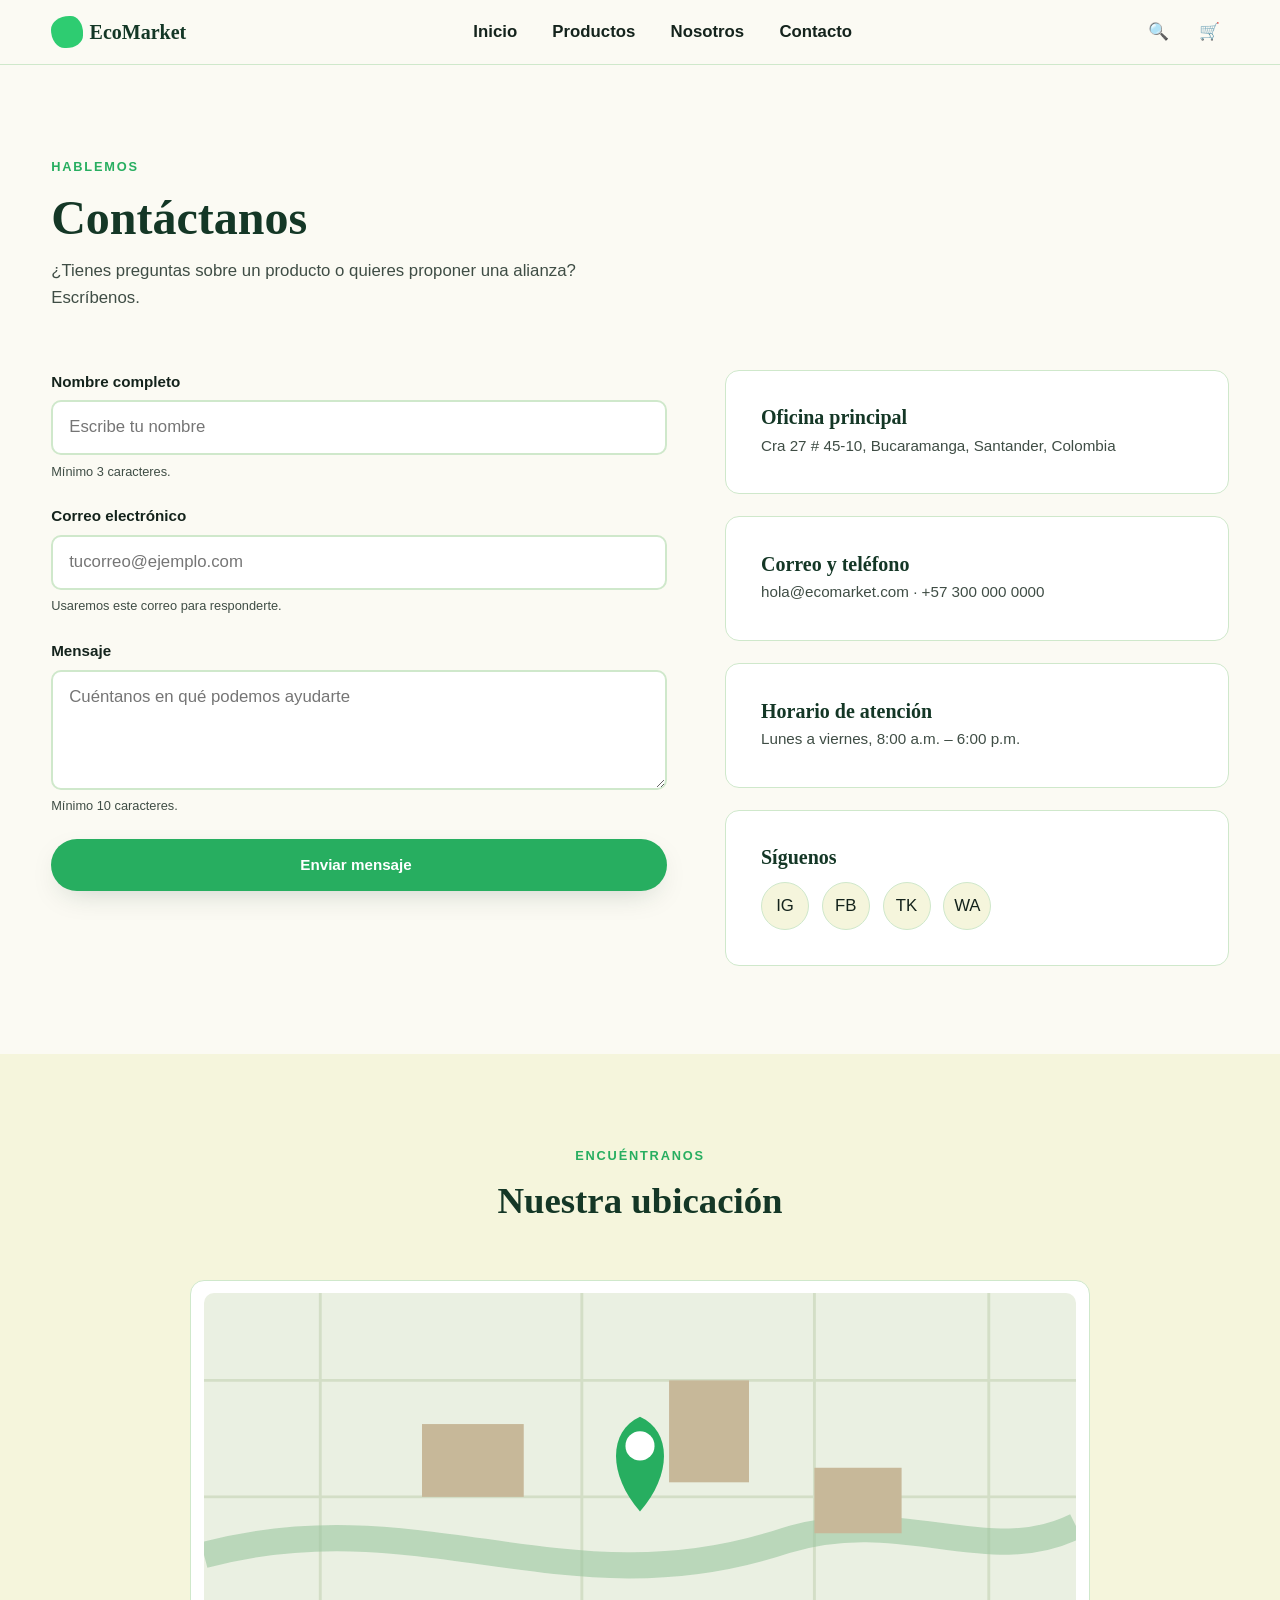
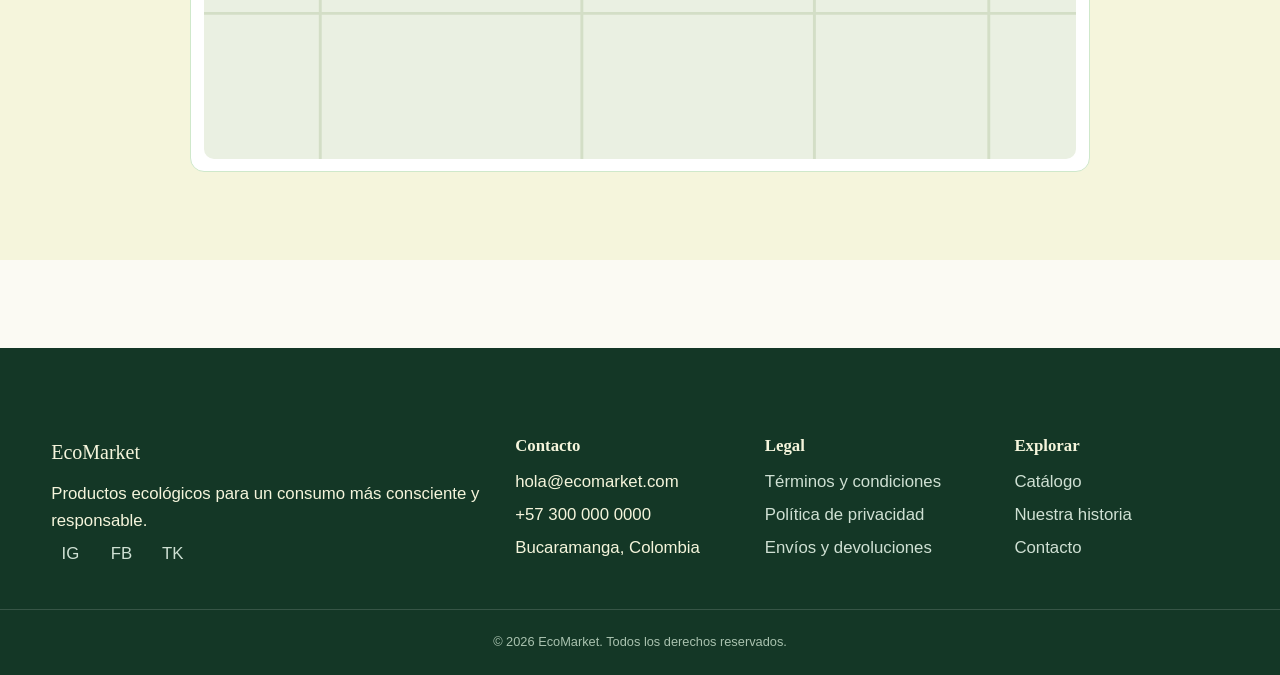
==== views/contacto.html @ a9b88c9e "feat: maquetar formulario de contacto con validacion CSS" ====
<!DOCTYPE html>
<html lang="es">
<head>
  <meta charset="UTF-8">
  <meta name="viewport" content="width=device-width, initial-scale=1.0">
  <title>Contacto — EcoMarket</title>
  <meta name="description" content="Comunícate con EcoMarket: formulario de contacto, ubicación y redes sociales.">
  <link rel="icon" href="../img/icons/icon-leaf.svg" type="image/svg+xml">
  <link rel="stylesheet" href="../css/main.css">
  <link rel="stylesheet" href="../css/layout.css">
  <link rel="stylesheet" href="../css/components.css">
  <link rel="stylesheet" href="../css/animations.css">
</head>
<body>
  <a href="#main" class="skip-link">Saltar al contenido</a>

  <header class="header">
    <div class="container header__bar">
      <a href="../index.html" class="header__logo">
        <span class="header__logo-mark" aria-hidden="true"></span>
        EcoMarket
      </a>

      <input type="checkbox" id="nav-toggle" class="nav-toggle-input">
      <label for="nav-toggle" class="nav-toggle-label" aria-label="Abrir menú">
        <span></span><span></span><span></span>
      </label>

      <nav class="nav" aria-label="Navegación principal">
        <ul class="nav__list">
          <li><a href="../index.html" class="nav__link">Inicio</a></li>
          <li><a href="productos.html" class="nav__link">Productos</a></li>
          <li><a href="sobre-nosotros.html" class="nav__link">Nosotros</a></li>
          <li><a href="contacto.html" class="nav__link">Contacto</a></li>
        </ul>
      </nav>

      <div class="header__actions">
        <a href="productos.html" class="icon-btn" aria-label="Buscar productos">🔍</a>
        <a href="#carrito" class="icon-btn" aria-label="Ver carrito">🛒</a>
      </div>
    </div>
  </header>

  <main id="main">
    <section class="section container">
      <div class="section-heading">
        <span class="eyebrow">Hablemos</span>
        <h1>Contáctanos</h1>
        <p>¿Tienes preguntas sobre un producto o quieres proponer una alianza? Escríbenos.</p>
      </div>

      <div class="contact-layout">
        <form class="contact-form" novalidate>
          <div class="form-field">
            <label for="nombre">Nombre completo</label>
            <input type="text" id="nombre" name="nombre" placeholder="Escribe tu nombre" required minlength="3">
            <span class="form-hint">Mínimo 3 caracteres.</span>
          </div>

          <div class="form-field">
            <label for="email">Correo electrónico</label>
            <input type="email" id="email" name="email" placeholder="tucorreo@ejemplo.com" required>
            <span class="form-hint">Usaremos este correo para responderte.</span>
          </div>

          <div class="form-field">
            <label for="mensaje">Mensaje</label>
            <textarea id="mensaje" name="mensaje" placeholder="Cuéntanos en qué podemos ayudarte" required minlength="10"></textarea>
            <span class="form-hint">Mínimo 10 caracteres.</span>
          </div>

          <button type="submit" class="btn btn--primary btn--block">Enviar mensaje</button>
        </form>

        <div class="contact-info">
          <div class="info-card">
            <h4>Oficina principal</h4>
            <p>Cra 27 # 45-10, Bucaramanga, Santander, Colombia</p>
          </div>
          <div class="info-card">
            <h4>Correo y teléfono</h4>
            <p>hola@ecomarket.com · +57 300 000 0000</p>
          </div>
          <div class="info-card">
            <h4>Horario de atención</h4>
            <p>Lunes a viernes, 8:00 a.m. – 6:00 p.m.</p>
          </div>
          <div class="info-card">
            <h4>Síguenos</h4>
            <div class="social-row" style="margin-top: var(--space-2);">
              <a href="#" aria-label="Instagram">IG</a>
              <a href="#" aria-label="Facebook">FB</a>
              <a href="#" aria-label="TikTok">TK</a>
              <a href="#" aria-label="WhatsApp">WA</a>
            </div>
          </div>
        </div>
      </div>
    </section>

    <section class="section section--muted">
      <div class="container">
        <div class="section-heading text-center">
          <span class="eyebrow">Encuéntranos</span>
          <h2>Nuestra ubicación</h2>
        </div>
        <div class="info-card" style="padding: var(--space-2); max-width: 900px; margin-inline: auto;">
          <img src="../img/icons/map.svg" alt="Mapa estilizado con la ubicación de la oficina de EcoMarket" style="border-radius: 10px;">
        </div>
      </div>
    </section>
  </main>

  <footer class="footer">
    <div class="container footer__grid">
      <div class="footer__col">
        <p class="footer__brand">EcoMarket</p>
        <p>Productos ecológicos para un consumo más consciente y responsable.</p>
        <div class="footer__social">
          <a href="#" class="icon-btn" aria-label="Instagram">IG</a>
          <a href="#" class="icon-btn" aria-label="Facebook">FB</a>
          <a href="#" class="icon-btn" aria-label="TikTok">TK</a>
        </div>
      </div>
      <div class="footer__col">
        <h4>Contacto</h4>
        <ul>
          <li>hola@ecomarket.com</li>
          <li>+57 300 000 0000</li>
          <li>Bucaramanga, Colombia</li>
        </ul>
      </div>
      <div class="footer__col">
        <h4>Legal</h4>
        <ul>
          <li><a href="#">Términos y condiciones</a></li>
          <li><a href="#">Política de privacidad</a></li>
          <li><a href="#">Envíos y devoluciones</a></li>
        </ul>
      </div>
      <div class="footer__col">
        <h4>Explorar</h4>
        <ul>
          <li><a href="productos.html">Catálogo</a></li>
          <li><a href="sobre-nosotros.html">Nuestra historia</a></li>
          <li><a href="contacto.html">Contacto</a></li>
        </ul>
      </div>
    </div>
    <div class="footer__bottom">© 2026 EcoMarket. Todos los derechos reservados.</div>
  </footer>
</body>
</html>
---- css/main.css ----
/* =========================================================
   EcoMarket — main.css
   Reset · Variables (Design Tokens) · Tipografía base
   ========================================================= */

/* --- Design tokens ---------------------------------------------------- */
:root {
  /* Paleta — tonos naturales */
  --color-forest-900: #143726;
  --color-forest-800: #1f5a38;
  --color-green-700: #27ae60;
  --color-green-500: #2ecc71;
  --color-green-200: #cfe8cb;
  --color-sand-100: #f5f5dc;
  --color-sand-50: #fbfaf3;
  --color-clay-500: #e6c068;
  --color-ink-900: #14231c;
  --color-ink-600: #3f4d45;
  --color-white: #ffffff;
  --color-danger: #c0392b;
  --color-valid: #2ecc71;

  /* Tipografía */
  --font-display: Georgia, "Iowan Old Style", "Palatino Linotype", serif;
  --font-body: -apple-system, "Segoe UI", Roboto, Helvetica, Arial, sans-serif;

  --fs-100: 0.8rem;
  --fs-200: 0.95rem;
  --fs-300: 1.05rem;
  --fs-400: 1.25rem;
  --fs-500: 1.7rem;
  --fs-600: 2.3rem;
  --fs-700: 3rem;

  /* Espaciado */
  --space-1: 0.4rem;
  --space-2: 0.8rem;
  --space-3: 1.4rem;
  --space-4: 2.2rem;
  --space-5: 3.6rem;
  --space-6: 5.5rem;

  /* Forma */
  --radius-organic: 60% 40% 55% 45% / 45% 55% 40% 60%;
  --radius-card: 14px;
  --radius-pill: 999px;

  /* Sombra */
  --shadow-soft: 0 10px 30px -12px rgba(20, 55, 38, 0.25);
  --shadow-lift: 0 20px 40px -16px rgba(20, 55, 38, 0.35);

  /* Transición */
  --ease: cubic-bezier(0.22, 1, 0.36, 1);
}

/* --- Reset -------------------------------------------------------------- */
*,
*::before,
*::after {
  box-sizing: border-box;
}

* {
  margin: 0;
}

html {
  color-scheme: light;
  scroll-behavior: smooth;
}

body {
  font-family: var(--font-body);
  font-size: var(--fs-300);
  line-height: 1.6;
  color: var(--color-ink-900);
  background-color: var(--color-sand-50);
  -webkit-font-smoothing: antialiased;
}

img,
svg {
  display: block;
  max-width: 100%;
}

a {
  color: inherit;
  text-decoration: none;
}

ul,
ol {
  list-style: none;
  padding: 0;
}

button,
input,
textarea,
select {
  font: inherit;
  color: inherit;
}

button {
  cursor: pointer;
  background: none;
  border: none;
}

h1, h2, h3, h4 {
  font-family: var(--font-display);
  line-height: 1.15;
  color: var(--color-forest-900);
  font-weight: 700;
}

h1 { font-size: var(--fs-700); }
h2 { font-size: var(--fs-600); }
h3 { font-size: var(--fs-500); }
h4 { font-size: var(--fs-400); }

p { max-width: 65ch; }

/* --- Accesibilidad -------------------------------------------------- */
:focus-visible {
  outline: 3px solid var(--color-clay-500);
  outline-offset: 3px;
}

.visually-hidden {
  position: absolute;
  width: 1px;
  height: 1px;
  padding: 0;
  margin: -1px;
  overflow: hidden;
  clip: rect(0, 0, 0, 0);
  white-space: nowrap;
  border: 0;
}

.skip-link {
  position: absolute;
  left: -999px;
  top: 0;
  background: var(--color-forest-900);
  color: var(--color-white);
  padding: var(--space-2) var(--space-3);
  z-index: 999;
  border-radius: 0 0 8px 0;
}

.skip-link:focus {
  left: 0;
}

/* --- Utilidades comunes ---------------------------------------------- */
.container {
  width: min(1200px, 92%);
  margin-inline: auto;
}

.eyebrow {
  display: inline-block;
  font-size: var(--fs-100);
  letter-spacing: 0.14em;
  text-transform: uppercase;
  color: var(--color-green-700);
  font-weight: 700;
  margin-bottom: var(--space-2);
}

.section-heading {
  max-width: 46rem;
  margin-bottom: var(--space-5);
}

.section-heading p {
  color: var(--color-ink-600);
  margin-top: var(--space-2);
}

.text-center { text-align: center; margin-inline: auto; }

@media (prefers-reduced-motion: reduce) {
  html { scroll-behavior: auto; }
  *, *::before, *::after {
    animation-duration: 0.01ms !important;
    animation-iteration-count: 1 !important;
    transition-duration: 0.01ms !important;
  }
}
---- css/layout.css ----
/* =========================================================
   EcoMarket — layout.css
   Header · Footer · Grid systems · Sidebar
   Mobile-first (min-width breakpoints)
   ========================================================= */

/* --- Header ------------------------------------------------------------- */
.header {
  position: sticky;
  top: 0;
  z-index: 100;
  background: var(--color-sand-50);
  border-bottom: 1px solid var(--color-green-200);
}

.header__bar {
  display: flex;
  align-items: center;
  justify-content: space-between;
  padding-block: var(--space-2);
}

.header__logo {
  display: flex;
  align-items: center;
  gap: var(--space-1);
  font-family: var(--font-display);
  font-size: var(--fs-400);
  font-weight: 700;
  color: var(--color-forest-900);
}

.header__logo-mark {
  width: 2rem;
  height: 2rem;
  border-radius: var(--radius-organic);
  background: var(--color-green-500);
  flex-shrink: 0;
}

.header__actions {
  display: flex;
  align-items: center;
  gap: var(--space-2);
}

/* Menú móvil sin JS: checkbox hack ------------------------------------- */
.nav-toggle-input {
  position: absolute;
  opacity: 0;
  pointer-events: none;
}

.nav-toggle-label {
  display: flex;
  flex-direction: column;
  gap: 5px;
  width: 26px;
  cursor: pointer;
  padding: var(--space-1);
}

.nav-toggle-label span {
  display: block;
  height: 2px;
  background: var(--color-forest-900);
  border-radius: 2px;
  transition: transform 0.25s var(--ease), opacity 0.25s var(--ease);
}

.nav {
  position: fixed;
  inset: 0 0 0 30%;
  background: var(--color-forest-900);
  transform: translateX(100%);
  transition: transform 0.35s var(--ease);
  padding: var(--space-6) var(--space-4);
  overflow-y: auto;
}

.nav-toggle-input:checked ~ .nav {
  transform: translateX(0);
}

.nav-toggle-input:checked ~ .nav-toggle-label span:nth-child(1) {
  transform: translateY(7px) rotate(45deg);
}

.nav-toggle-input:checked ~ .nav-toggle-label span:nth-child(2) {
  opacity: 0;
}

.nav-toggle-input:checked ~ .nav-toggle-label span:nth-child(3) {
  transform: translateY(-7px) rotate(-45deg);
}

.nav__list {
  display: flex;
  flex-direction: column;
  gap: var(--space-3);
}

.nav__link {
  color: var(--color-sand-100);
  font-family: var(--font-display);
  font-size: var(--fs-500);
}

.nav__link:hover,
.nav__link:focus-visible {
  color: var(--color-green-500);
}

.icon-btn {
  width: 2.4rem;
  height: 2.4rem;
  display: grid;
  place-items: center;
  border-radius: 50%;
  transition: background 0.2s var(--ease);
}

.icon-btn:hover {
  background: var(--color-green-200);
}

@media (min-width: 900px) {
  .nav-toggle-label { display: none; }

  .nav {
    position: static;
    inset: auto;
    transform: none;
    background: transparent;
    padding: 0;
    overflow: visible;
  }

  .nav__list {
    flex-direction: row;
    gap: var(--space-4);
  }

  .nav__link {
    color: var(--color-ink-900);
    font-family: var(--font-body);
    font-size: var(--fs-300);
    font-weight: 600;
    position: relative;
  }

  .nav__link::after {
    content: "";
    position: absolute;
    left: 0;
    bottom: -6px;
    width: 0;
    height: 2px;
    background: var(--color-green-700);
    transition: width 0.25s var(--ease);
  }

  .nav__link:hover::after,
  .nav__link:focus-visible::after {
    width: 100%;
  }
}

/* --- Footer --------------------------------------------------------- */
.footer {
  background: var(--color-forest-900);
  color: var(--color-sand-100);
  margin-top: var(--space-6);
}

.footer__grid {
  display: grid;
  gap: var(--space-4);
  padding-block: var(--space-6) var(--space-4);
  grid-template-columns: 1fr;
}

.footer__brand {
  font-family: var(--font-display);
  font-size: var(--fs-400);
  margin-bottom: var(--space-2);
}

.footer__col h4 {
  color: var(--color-sand-100);
  font-size: var(--fs-300);
  margin-bottom: var(--space-2);
}

.footer__col ul {
  display: flex;
  flex-direction: column;
  gap: var(--space-1);
}

.footer__col a {
  color: #cfe0d3;
  transition: color 0.2s var(--ease);
}

.footer__col a:hover { color: var(--color-green-500); }

.footer__social {
  display: flex;
  gap: var(--space-2);
}

.footer__bottom {
  border-top: 1px solid rgba(255,255,255,0.15);
  text-align: center;
  padding: var(--space-3) 0;
  font-size: var(--fs-100);
  color: #a9c2af;
}

@media (min-width: 700px) {
  .footer__grid { grid-template-columns: repeat(2, 1fr); }
}

@media (min-width: 1000px) {
  .footer__grid { grid-template-columns: 2fr 1fr 1fr 1fr; }
}

/* --- Hero (layout only, ver components.css para estilo visual) -------- */
.hero {
  position: relative;
  display: grid;
  gap: var(--space-4);
  padding-block: var(--space-5);
}

@media (min-width: 900px) {
  .hero {
    grid-template-columns: 1.1fr 0.9fr;
    align-items: center;
    padding-block: var(--space-6);
  }
}

/* --- Grid genérico de secciones -------------------------------------- */
.section {
  padding-block: var(--space-6);
}

.section--muted {
  background: var(--color-sand-100);
}

/* --- Grid de productos (Home: 6 / Catálogo: 20) ------------------------ */
.product-grid {
  display: grid;
  gap: var(--space-4);
  grid-template-columns: 1fr;
}

@media (min-width: 620px) {
  .product-grid { grid-template-columns: repeat(2, 1fr); }
}

@media (min-width: 1000px) {
  .product-grid--home { grid-template-columns: repeat(3, 1fr); }
  .product-grid--catalog { grid-template-columns: repeat(4, 1fr); }
}

/* --- Catálogo: layout con sidebar --------------------------------------- */
.catalog-layout {
  display: grid;
  gap: var(--space-4);
  grid-template-columns: 1fr;
  align-items: start;
}

@media (min-width: 900px) {
  .catalog-layout {
    grid-template-columns: 260px 1fr;
    gap: var(--space-5);
  }
}

.filters {
  background: var(--color-white);
  border: 1px solid var(--color-green-200);
  border-radius: var(--radius-card);
  padding: var(--space-4);
}

@media (min-width: 900px) {
  .filters {
    position: sticky;
    top: calc(var(--space-4) + 68px);
  }
}

/* --- Sobre Nosotros: historia en flexbox ------------------------------- */
.story {
  display: flex;
  flex-direction: column;
  gap: var(--space-4);
  align-items: center;
}

@media (min-width: 800px) {
  .story {
    flex-direction: row;
    gap: var(--space-6);
  }

  .story__media,
  .story__text {
    flex: 1 1 0;
  }

  .story--reverse {
    flex-direction: row-reverse;
  }
}

/* --- Principios ecológicos --------------------------------------------- */
.principles {
  display: grid;
  gap: var(--space-4);
  grid-template-columns: 1fr;
}

@media (min-width: 620px) {
  .principles { grid-template-columns: repeat(2, 1fr); }
}

@media (min-width: 1000px) {
  .principles { grid-template-columns: repeat(4, 1fr); }
}

/* --- Contacto: formulario + info -------------------------------------- */
.contact-layout {
  display: grid;
  gap: var(--space-5);
  grid-template-columns: 1fr;
}

@media (min-width: 900px) {
  .contact-layout {
    grid-template-columns: 1.1fr 0.9fr;
  }
}
---- css/components.css ----
/* =========================================================
   EcoMarket — components.css
   Botones · Tarjetas · Inputs · Filtros · Paginación · Carrusel
   ========================================================= */

/* --- Botones --------------------------------------------------------- */
.btn {
  display: inline-flex;
  align-items: center;
  gap: var(--space-1);
  padding: 0.85rem 1.6rem;
  border-radius: var(--radius-pill);
  font-weight: 700;
  font-size: var(--fs-200);
  transition: transform 0.2s var(--ease), box-shadow 0.2s var(--ease), background 0.2s var(--ease);
}

.btn--primary {
  background: var(--color-green-700);
  color: var(--color-white);
  box-shadow: var(--shadow-soft);
}

.btn--primary:hover,
.btn--primary:focus-visible {
  background: var(--color-forest-800);
  transform: translateY(-2px);
  box-shadow: var(--shadow-lift);
}

.btn--outline {
  border: 2px solid var(--color-forest-900);
  color: var(--color-forest-900);
}

.btn--outline:hover {
  background: var(--color-forest-900);
  color: var(--color-white);
}

.btn--small {
  padding: 0.55rem 1.1rem;
  font-size: var(--fs-100);
}

.btn--block { width: 100%; justify-content: center; }

/* --- Hero content ------------------------------------------------------ */
.hero__eyebrow { color: var(--color-green-700); }

.hero__title {
  font-size: clamp(2.2rem, 5vw, var(--fs-700));
  margin-bottom: var(--space-3);
}

.hero__title em {
  font-style: normal;
  color: var(--color-green-700);
}

.hero__lead {
  color: var(--color-ink-600);
  margin-bottom: var(--space-4);
  font-size: var(--fs-400);
}

.hero__media {
  border-radius: 32px;
  overflow: hidden;
  box-shadow: var(--shadow-lift);
}

.hero__media img { width: 100%; height: 100%; object-fit: cover; }

/* --- Tarjeta de producto (home & catálogo) ----------------------------- */
.card {
  background: var(--color-white);
  border: 1px solid var(--color-green-200);
  border-radius: var(--radius-card);
  overflow: hidden;
  display: flex;
  flex-direction: column;
  transition: transform 0.3s var(--ease), box-shadow 0.3s var(--ease);
}

.card:hover,
.card:focus-within {
  transform: translateY(-8px);
  box-shadow: var(--shadow-lift);
}

.card__media {
  aspect-ratio: 4 / 3;
  background: var(--color-sand-100);
  padding: var(--space-3);
}

.card__media img { width: 100%; height: 100%; object-fit: contain; }

.card__body {
  padding: var(--space-3);
  display: flex;
  flex-direction: column;
  gap: var(--space-1);
  flex: 1;
}

.card__title { font-size: var(--fs-400); }

.card__desc {
  color: var(--color-ink-600);
  font-size: var(--fs-200);
  flex: 1;
}

.card__price {
  font-weight: 700;
  color: var(--color-forest-900);
  font-size: var(--fs-400);
}

.card__footer {
  padding: 0 var(--space-3) var(--space-3);
  display: flex;
  align-items: center;
  justify-content: space-between;
  gap: var(--space-2);
}

/* Etiqueta de stock */
.badge {
  display: inline-block;
  padding: 0.25rem 0.7rem;
  border-radius: var(--radius-pill);
  font-size: var(--fs-100);
  font-weight: 700;
  width: fit-content;
}

.badge--stock {
  background: var(--color-green-200);
  color: var(--color-forest-800);
}

.badge--out {
  background: #f4d6d1;
  color: var(--color-danger);
}

/* Botón de favoritos — usa :active para feedback inmediato sin JS */
.fav-btn {
  width: 2.4rem;
  height: 2.4rem;
  border-radius: 50%;
  border: 2px solid var(--color-green-200);
  display: grid;
  place-items: center;
  color: var(--color-ink-600);
  transition: color 0.2s var(--ease), border-color 0.2s var(--ease), transform 0.15s var(--ease);
}

.fav-btn:hover { border-color: var(--color-green-700); color: var(--color-green-700); }

.fav-btn:active,
.fav-btn:target {
  color: #e0555f;
  border-color: #e0555f;
  transform: scale(1.15);
}

/* --- Buscador visual ---------------------------------------------------- */
.search-bar {
  display: flex;
  align-items: center;
  gap: var(--space-2);
  background: var(--color-white);
  border: 1px solid var(--color-green-200);
  border-radius: var(--radius-pill);
  padding: 0.7rem 1.2rem;
}

.search-bar input {
  border: none;
  outline: none;
  flex: 1;
  background: transparent;
}

/* --- Filtros (sidebar) -------------------------------------------------- */
.filters__title {
  font-size: var(--fs-300);
  margin-bottom: var(--space-2);
  text-transform: uppercase;
  letter-spacing: 0.08em;
  color: var(--color-forest-900);
}

.filters__group {
  padding-block: var(--space-3);
  border-bottom: 1px solid var(--color-green-200);
}

.filters__group:last-of-type { border-bottom: none; }

.filters__group h4 { margin-bottom: var(--space-2); font-size: var(--fs-300); }

.filters__option {
  display: flex;
  align-items: center;
  gap: var(--space-2);
  padding-block: 0.3rem;
  font-size: var(--fs-200);
  cursor: pointer;
}

.filters__option input[type="checkbox"],
.filters__option input[type="radio"] {
  accent-color: var(--color-green-700);
  width: 1.05rem;
  height: 1.05rem;
}

.range-visual {
  height: 6px;
  border-radius: var(--radius-pill);
  background: var(--color-green-200);
  position: relative;
  margin-top: var(--space-3);
}

.range-visual::before {
  content: "";
  position: absolute;
  inset: 0 40% 0 15%;
  background: var(--color-green-700);
  border-radius: var(--radius-pill);
}

.range-visual::after {
  content: "";
  position: absolute;
  top: 50%;
  left: 15%;
  width: 16px;
  height: 16px;
  background: var(--color-white);
  border: 3px solid var(--color-green-700);
  border-radius: 50%;
  transform: translate(-50%, -50%);
}

.range-labels {
  display: flex;
  justify-content: space-between;
  font-size: var(--fs-100);
  color: var(--color-ink-600);
  margin-top: var(--space-2);
}

/* --- Paginación --------------------------------------------------------- */
.pagination {
  display: flex;
  justify-content: center;
  align-items: center;
  gap: var(--space-1);
  margin-top: var(--space-5);
  flex-wrap: wrap;
}

.pagination a,
.pagination span {
  min-width: 2.6rem;
  height: 2.6rem;
  display: grid;
  place-items: center;
  border-radius: 50%;
  font-weight: 600;
  border: 1px solid var(--color-green-200);
  transition: background 0.2s var(--ease), color 0.2s var(--ease);
}

.pagination a:hover { background: var(--color-green-200); }

.pagination .is-current {
  background: var(--color-green-700);
  color: var(--color-white);
  border-color: var(--color-green-700);
}

.pagination .nav-arrow {
  border-radius: var(--radius-pill);
  padding-inline: var(--space-2);
  width: auto;
}

/* --- Principios ecológicos (iconos) ------------------------------------- */
.principle {
  text-align: center;
  padding: var(--space-4);
  border-radius: var(--radius-card);
  background: var(--color-white);
  border: 1px solid var(--color-green-200);
}

.principle__icon {
  width: 64px;
  height: 64px;
  margin-inline: auto var(--space-3);
  margin-bottom: var(--space-3);
}

.principle h3 { font-size: var(--fs-400); margin-bottom: var(--space-1); }
.principle p { color: var(--color-ink-600); font-size: var(--fs-200); margin-inline: auto; }

/* --- Historia (flexbox) -------------------------------------------------- */
.story__media {
  border-radius: var(--radius-organic);
  overflow: hidden;
}

.story__text .eyebrow { display: block; }
.story__text p { margin-top: var(--space-2); color: var(--color-ink-600); }

/* --- Carrusel de testimonios (100% CSS mediante scroll-snap) ------------ */
.carousel {
  display: flex;
  gap: var(--space-4);
  overflow-x: auto;
  scroll-snap-type: x mandatory;
  padding-block: var(--space-2) var(--space-4);
  scrollbar-color: var(--color-green-700) var(--color-green-200);
}

.testimonial {
  scroll-snap-align: start;
  flex: 0 0 min(340px, 85%);
  background: var(--color-white);
  border: 1px solid var(--color-green-200);
  border-radius: var(--radius-card);
  padding: var(--space-4);
  transition: transform 0.3s var(--ease), box-shadow 0.3s var(--ease);
}

.testimonial:hover {
  transform: translateY(-6px) scale(1.02);
  box-shadow: var(--shadow-lift);
}

.testimonial__head {
  display: flex;
  align-items: center;
  gap: var(--space-2);
  margin-bottom: var(--space-2);
}

.testimonial__avatar {
  width: 52px;
  height: 52px;
  border-radius: 50%;
  overflow: hidden;
  flex-shrink: 0;
}

.testimonial__name { font-weight: 700; }
.testimonial__role { font-size: var(--fs-100); color: var(--color-ink-600); }

.stars {
  color: var(--color-clay-500);
  letter-spacing: 0.15em;
  margin-bottom: var(--space-2);
}

.testimonial p:not(.testimonial__role) {
  color: var(--color-ink-600);
  font-size: var(--fs-200);
}

/* --- Formulario de contacto ----------------------------------------------- */
.form-field {
  display: flex;
  flex-direction: column;
  gap: 0.4rem;
  margin-bottom: var(--space-3);
}

.form-field label {
  font-weight: 700;
  font-size: var(--fs-200);
}

.form-field input,
.form-field textarea {
  border: 2px solid var(--color-green-200);
  border-radius: 10px;
  padding: 0.75rem 1rem;
  background: var(--color-white);
  transition: border-color 0.2s var(--ease), box-shadow 0.2s var(--ease);
}

.form-field textarea { resize: vertical; min-height: 120px; }

.form-field input:focus,
.form-field textarea:focus {
  border-color: var(--color-green-700);
}

/* Validación visual pura CSS */
.form-field input:not(:placeholder-shown):valid,
.form-field textarea:not(:placeholder-shown):valid {
  border-color: var(--color-valid);
  box-shadow: 0 0 0 3px rgba(46, 204, 113, 0.15);
}

.form-field input:not(:placeholder-shown):invalid,
.form-field textarea:not(:placeholder-shown):invalid {
  border-color: var(--color-danger);
  box-shadow: 0 0 0 3px rgba(192, 57, 43, 0.12);
}

.form-hint {
  font-size: var(--fs-100);
  color: var(--color-ink-600);
}

.form-field input:not(:placeholder-shown):invalid ~ .form-hint::after {
  content: " — revisa este campo.";
  color: var(--color-danger);
}

/* --- Redes sociales (contacto) -------------------------------------------- */
.social-row {
  display: flex;
  gap: var(--space-2);
}

.social-row a {
  width: 3rem;
  height: 3rem;
  display: grid;
  place-items: center;
  border-radius: 50%;
  background: var(--color-sand-100);
  border: 1px solid var(--color-green-200);
  transition: transform 0.2s var(--ease), background 0.2s var(--ease);
}

.social-row a:hover {
  transform: scale(1.15);
  background: var(--color-green-500);
  color: var(--color-white);
}

/* --- Info-card (contacto / footer contacto) -------------------------------- */
.info-card {
  background: var(--color-white);
  border: 1px solid var(--color-green-200);
  border-radius: var(--radius-card);
  padding: var(--space-4);
}

.info-card + .info-card { margin-top: var(--space-3); }

.info-card h4 { margin-bottom: 0.3rem; }
.info-card p { color: var(--color-ink-600); font-size: var(--fs-200); }
---- css/animations.css ----
/* =========================================================
   EcoMarket — animations.css
   Keyframes y transiciones
   ========================================================= */

@keyframes fade-up {
  from {
    opacity: 0;
    transform: translateY(18px);
  }
  to {
    opacity: 1;
    transform: translateY(0);
  }
}

@keyframes float {
  0%, 100% { transform: translateY(0); }
  50% { transform: translateY(-10px); }
}

@keyframes pop-in {
  from {
    opacity: 0;
    transform: scale(0.9);
  }
  to {
    opacity: 1;
    transform: scale(1);
  }
}

@keyframes leaf-sway {
  0%, 100% { transform: rotate(-2deg); }
  50% { transform: rotate(2deg); }
}

@keyframes underline-grow {
  from { width: 0; }
  to { width: 100%; }
}

/* --- Aplicación de animaciones ------------------------------------------ */
.hero__text {
  animation: fade-up 0.8s var(--ease) both;
}

.hero__media {
  animation: pop-in 0.9s var(--ease) 0.15s both, float 6s ease-in-out 1s infinite;
}

.card {
  animation: fade-up 0.6s var(--ease) both;
}

.card:nth-child(2) { animation-delay: 0.05s; }
.card:nth-child(3) { animation-delay: 0.1s; }
.card:nth-child(4) { animation-delay: 0.15s; }
.card:nth-child(5) { animation-delay: 0.2s; }
.card:nth-child(6) { animation-delay: 0.25s; }

.principle {
  transition: transform 0.3s var(--ease), box-shadow 0.3s var(--ease);
}

.principle:hover {
  transform: translateY(-6px);
  box-shadow: var(--shadow-soft);
}

.principle:hover .principle__icon {
  animation: leaf-sway 1.2s ease-in-out infinite;
}

.header__logo-mark {
  animation: leaf-sway 4s ease-in-out infinite;
}

.testimonial {
  animation: fade-up 0.7s var(--ease) both;
}

/* Botón CTA: pequeño "respiro" al hover, ya definido transform en components.css */
.btn--primary::after {
  content: "";
}

/* Icono social: transición ya cubierta, agregamos rebote sutil */
.social-row a:active {
  transform: scale(0.95);
}
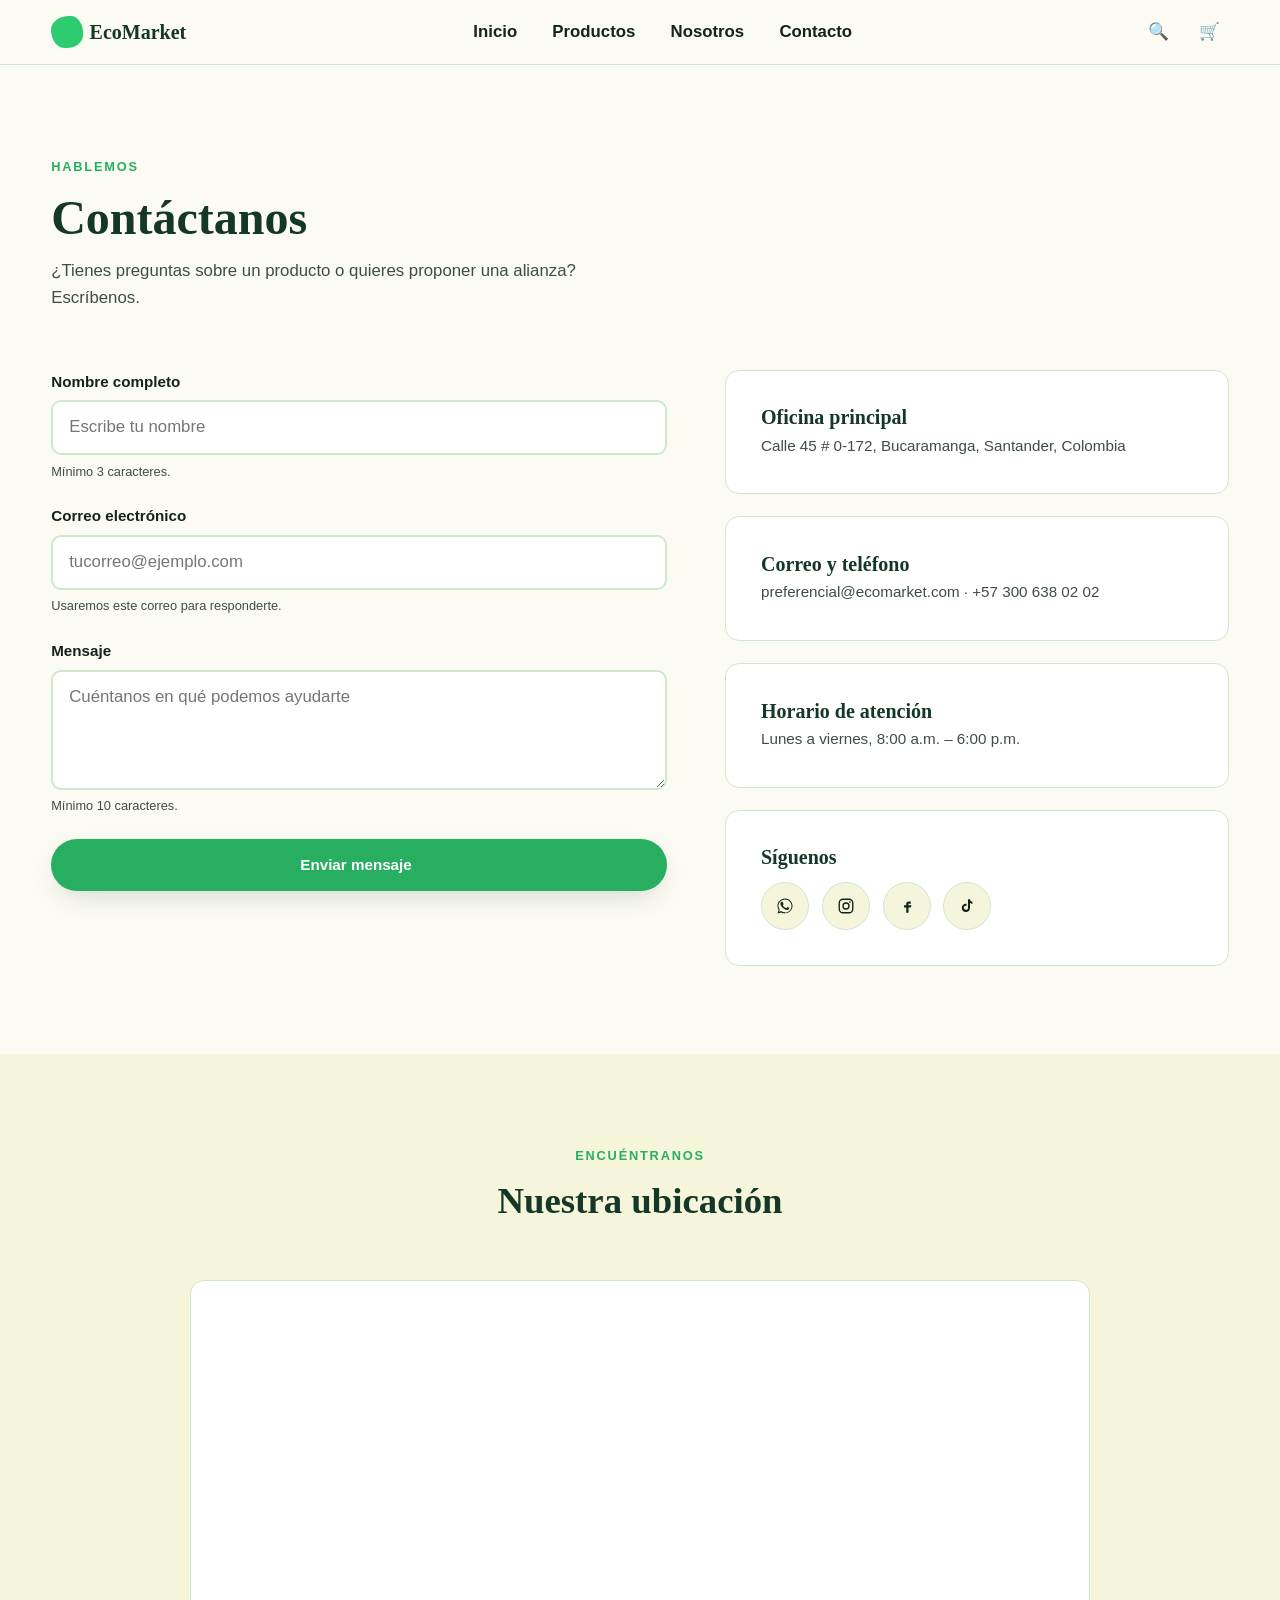
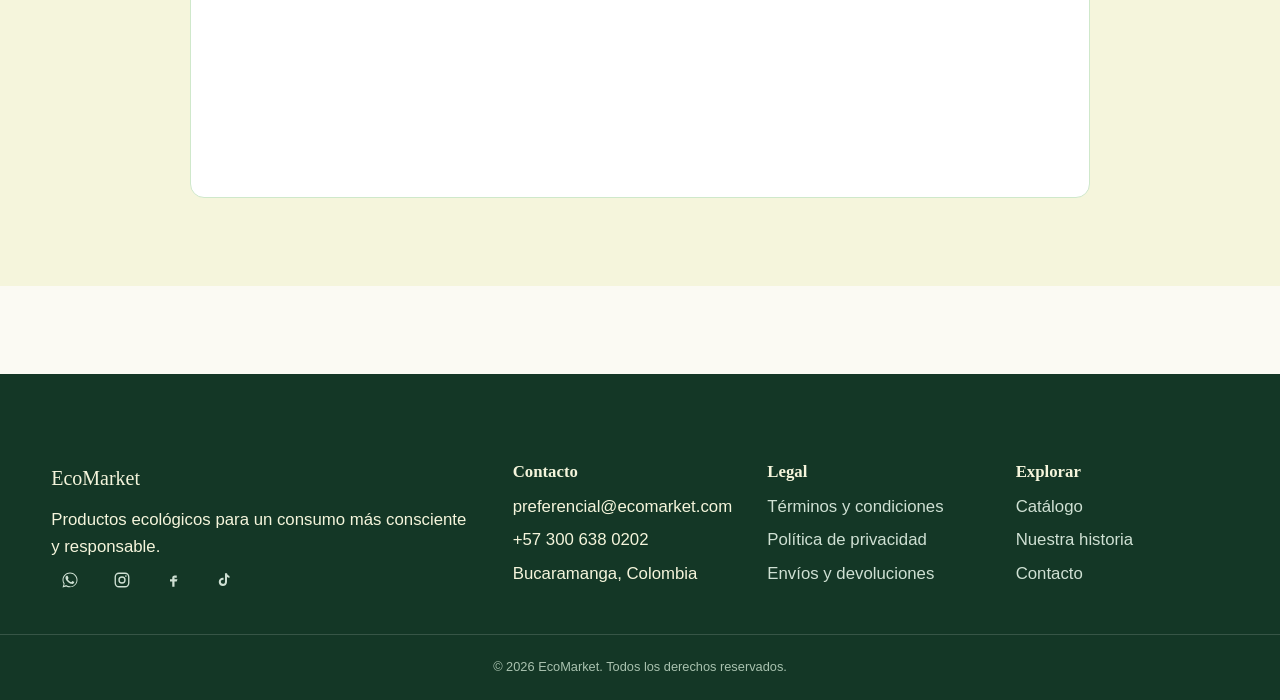
==== commit aec569b6: "feat: :sparkles: Arreglo imagenes productos y footer" ====
--- a/views/contacto.html
+++ b/views/contacto.html
@@ -76,11 +76,11 @@
         <div class="contact-info">
           <div class="info-card">
             <h4>Oficina principal</h4>
-            <p>Cra 27 # 45-10, Bucaramanga, Santander, Colombia</p>
+            <p>Calle 45 # 0-172, Bucaramanga, Santander, Colombia</p>
           </div>
           <div class="info-card">
             <h4>Correo y teléfono</h4>
-            <p>hola@ecomarket.com · +57 300 000 0000</p>
+            <p>preferencial@ecomarket.com · +57 300 638 02 02</p>
           </div>
           <div class="info-card">
             <h4>Horario de atención</h4>
@@ -89,10 +89,20 @@
           <div class="info-card">
             <h4>Síguenos</h4>
             <div class="social-row" style="margin-top: var(--space-2);">
-              <a href="#" aria-label="Instagram">IG</a>
-              <a href="#" aria-label="Facebook">FB</a>
-              <a href="#" aria-label="TikTok">TK</a>
-              <a href="#" aria-label="WhatsApp">WA</a>
+
+              <a href="https://wa.me/573000000000" class="icon-btn" aria-label="WhatsApp" target="_blank" rel="noopener noreferrer">
+                  <svg viewBox="0 0 24 24" width="18" height="18" fill="currentColor" aria-hidden="true"><path d="M17.5 14.4c-.3-.1-1.7-.9-2-.9-.3-.1-.5-.1-.7.1-.2.3-.8.9-.9 1.1-.2.2-.3.2-.6.1-.3-.1-1.3-.5-2.4-1.5-.9-.8-1.5-1.8-1.7-2.1-.2-.3 0-.5.1-.6.1-.1.3-.3.4-.5.1-.2.2-.3.3-.5.1-.2 0-.4 0-.5 0-.1-.7-1.6-.9-2.2-.2-.6-.5-.5-.7-.5h-.6c-.2 0-.5.1-.8.4-.3.3-1 1-1 2.4s1 2.8 1.2 3c.1.2 2 3.1 4.9 4.3.7.3 1.2.5 1.6.6.7.2 1.3.2 1.8.1.5-.1 1.7-.7 1.9-1.4.2-.7.2-1.2.2-1.4-.1-.1-.3-.2-.6-.3z"/><path d="M12 2C6.5 2 2 6.5 2 12c0 1.9.5 3.6 1.5 5.2L2 22l4.9-1.5c1.5.8 3.3 1.3 5.1 1.3 5.5 0 10-4.5 10-10S17.5 2 12 2zm0 18.2c-1.7 0-3.3-.5-4.7-1.3l-.3-.2-3 .9.9-2.9-.2-.3C3.8 15 3.3 13.5 3.3 12c0-4.8 3.9-8.7 8.7-8.7s8.7 3.9 8.7 8.7-3.9 8.7-8.7 8.7z"/></svg>
+              </a>
+              <a href="https://instagram.com/ecomarket" class="icon-btn" aria-label="Instagram" target="_blank" rel="noopener noreferrer">
+                  <svg viewBox="0 0 24 24" width="18" height="18" fill="currentColor" aria-hidden="true"><rect x="3" y="3" width="18" height="18" rx="5" fill="none" stroke="currentColor" stroke-width="1.8"/><circle cx="12" cy="12" r="4" fill="none" stroke="currentColor" stroke-width="1.8"/><circle cx="17.2" cy="6.8" r="1.1"/></svg>
+              </a>
+              <a href="https://facebook.com/ecomarket" class="icon-btn" aria-label="Facebook" target="_blank" rel="noopener noreferrer">
+                <svg viewBox="0 0 24 24" width="18" height="18" fill="currentColor" aria-hidden="true"><path d="M14 9h3V6h-3c-1.7 0-3 1.3-3 3v2H8v3h3v7h3v-7h3l1-3h-4V9c0-.6.4-1 1-1z"/></svg>
+              </a>
+              <a href="https://tiktok.com/@ecomarket" class="icon-btn" aria-label="TikTok" target="_blank" rel="noopener noreferrer">
+                <svg viewBox="0 0 24 24" width="18" height="18" fill="currentColor" aria-hidden="true"><path d="M16 3c.3 1.8 1.5 3.2 3.3 3.5v2.7c-1.2 0-2.4-.4-3.3-1.1v6.4c0 3-2.4 5.5-5.5 5.5S5 17.5 5 14.5 7.4 9 10.5 9c.3 0 .6 0 .9.1v2.8c-.3-.1-.6-.2-.9-.2-1.5 0-2.7 1.2-2.7 2.7s1.2 2.7 2.7 2.7 2.8-1.1 2.8-2.6V3h2.7z"/></svg>
+              </a>
+
             </div>
           </div>
         </div>
@@ -106,7 +116,16 @@
           <h2>Nuestra ubicación</h2>
         </div>
         <div class="info-card" style="padding: var(--space-2); max-width: 900px; margin-inline: auto;">
-          <img src="../img/icons/map.svg" alt="Mapa estilizado con la ubicación de la oficina de EcoMarket" style="border-radius: 10px;">
+  <div class="map-embed">
+    <iframe
+      src="https://www.google.com/maps?q=Calle+45+0-172+Bucaramanga+Santander+Colombia&output=embed"
+      title="Mapa de ubicación de EcoMarket"
+      loading="lazy"
+      referrerpolicy="no-referrer-when-downgrade"
+      allowfullscreen>
+    </iframe>
+  </div>
+</div>
         </div>
       </div>
     </section>
@@ -118,16 +137,25 @@
         <p class="footer__brand">EcoMarket</p>
         <p>Productos ecológicos para un consumo más consciente y responsable.</p>
         <div class="footer__social">
-          <a href="#" class="icon-btn" aria-label="Instagram">IG</a>
-          <a href="#" class="icon-btn" aria-label="Facebook">FB</a>
-          <a href="#" class="icon-btn" aria-label="TikTok">TK</a>
+          <a href="https://wa.me/573000000000" class="icon-btn" aria-label="WhatsApp" target="_blank" rel="noopener noreferrer">
+            <svg viewBox="0 0 24 24" width="18" height="18" fill="currentColor" aria-hidden="true"><path d="M17.5 14.4c-.3-.1-1.7-.9-2-.9-.3-.1-.5-.1-.7.1-.2.3-.8.9-.9 1.1-.2.2-.3.2-.6.1-.3-.1-1.3-.5-2.4-1.5-.9-.8-1.5-1.8-1.7-2.1-.2-.3 0-.5.1-.6.1-.1.3-.3.4-.5.1-.2.2-.3.3-.5.1-.2 0-.4 0-.5 0-.1-.7-1.6-.9-2.2-.2-.6-.5-.5-.7-.5h-.6c-.2 0-.5.1-.8.4-.3.3-1 1-1 2.4s1 2.8 1.2 3c.1.2 2 3.1 4.9 4.3.7.3 1.2.5 1.6.6.7.2 1.3.2 1.8.1.5-.1 1.7-.7 1.9-1.4.2-.7.2-1.2.2-1.4-.1-.1-.3-.2-.6-.3z"/><path d="M12 2C6.5 2 2 6.5 2 12c0 1.9.5 3.6 1.5 5.2L2 22l4.9-1.5c1.5.8 3.3 1.3 5.1 1.3 5.5 0 10-4.5 10-10S17.5 2 12 2zm0 18.2c-1.7 0-3.3-.5-4.7-1.3l-.3-.2-3 .9.9-2.9-.2-.3C3.8 15 3.3 13.5 3.3 12c0-4.8 3.9-8.7 8.7-8.7s8.7 3.9 8.7 8.7-3.9 8.7-8.7 8.7z"/></svg>
+          </a>
+          <a href="https://instagram.com/ecomarket" class="icon-btn" aria-label="Instagram" target="_blank" rel="noopener noreferrer">
+            <svg viewBox="0 0 24 24" width="18" height="18" fill="currentColor" aria-hidden="true"><rect x="3" y="3" width="18" height="18" rx="5" fill="none" stroke="currentColor" stroke-width="1.8"/><circle cx="12" cy="12" r="4" fill="none" stroke="currentColor" stroke-width="1.8"/><circle cx="17.2" cy="6.8" r="1.1"/></svg>
+          </a>
+          <a href="https://facebook.com/ecomarket" class="icon-btn" aria-label="Facebook" target="_blank" rel="noopener noreferrer">
+            <svg viewBox="0 0 24 24" width="18" height="18" fill="currentColor" aria-hidden="true"><path d="M14 9h3V6h-3c-1.7 0-3 1.3-3 3v2H8v3h3v7h3v-7h3l1-3h-4V9c0-.6.4-1 1-1z"/></svg>
+          </a>
+          <a href="https://tiktok.com/@ecomarket" class="icon-btn" aria-label="TikTok" target="_blank" rel="noopener noreferrer">
+            <svg viewBox="0 0 24 24" width="18" height="18" fill="currentColor" aria-hidden="true"><path d="M16 3c.3 1.8 1.5 3.2 3.3 3.5v2.7c-1.2 0-2.4-.4-3.3-1.1v6.4c0 3-2.4 5.5-5.5 5.5S5 17.5 5 14.5 7.4 9 10.5 9c.3 0 .6 0 .9.1v2.8c-.3-.1-.6-.2-.9-.2-1.5 0-2.7 1.2-2.7 2.7s1.2 2.7 2.7 2.7 2.8-1.1 2.8-2.6V3h2.7z"/></svg>
+          </a>
         </div>
       </div>
       <div class="footer__col">
         <h4>Contacto</h4>
         <ul>
-          <li>hola@ecomarket.com</li>
-          <li>+57 300 000 0000</li>
+          <li>preferencial@ecomarket.com</li>
+          <li>+57 300 638 0202</li>
           <li>Bucaramanga, Colombia</li>
         </ul>
       </div>
--- a/css/main.css
+++ b/css/main.css
@@ -1,6 +1,6 @@
 /* =========================================================
-   EcoMarket — main.css
-   Reset · Variables (Design Tokens) · Tipografía base
+    EcoMarket — main.css
+    Reset · Variables (Design Tokens) · Tipografía base
    ========================================================= */
 
 /* --- Design tokens ---------------------------------------------------- */
--- a/css/layout.css
+++ b/css/layout.css
@@ -1,7 +1,7 @@
 /* =========================================================
-   EcoMarket — layout.css
-   Header · Footer · Grid systems · Sidebar
-   Mobile-first (min-width breakpoints)
+    EcoMarket — layout.css
+    Header · Footer · Grid systems · Sidebar
+    Mobile-first (min-width breakpoints)
    ========================================================= */
 
 /* --- Header ------------------------------------------------------------- */
--- a/css/components.css
+++ b/css/components.css
@@ -1,6 +1,6 @@
 /* =========================================================
-   EcoMarket — components.css
-   Botones · Tarjetas · Inputs · Filtros · Paginación · Carrusel
+  EcoMarket — components.css
+  Botones · Tarjetas · Inputs · Filtros · Paginación · Carrusel
    ========================================================= */
 
 /* --- Botones --------------------------------------------------------- */
@@ -450,6 +450,21 @@
   color: var(--color-white);
 }
 
+.map-embed {
+  position: relative;
+  width: 100%;
+  aspect-ratio: 16 / 9;
+  border-radius: 10px;
+  overflow: hidden;
+}
+
+.map-embed iframe {
+  position: absolute;
+  inset: 0;
+  width: 100%;
+  height: 100%;
+  border: 0;
+}
 /* --- Info-card (contacto / footer contacto) -------------------------------- */
 .info-card {
   background: var(--color-white);
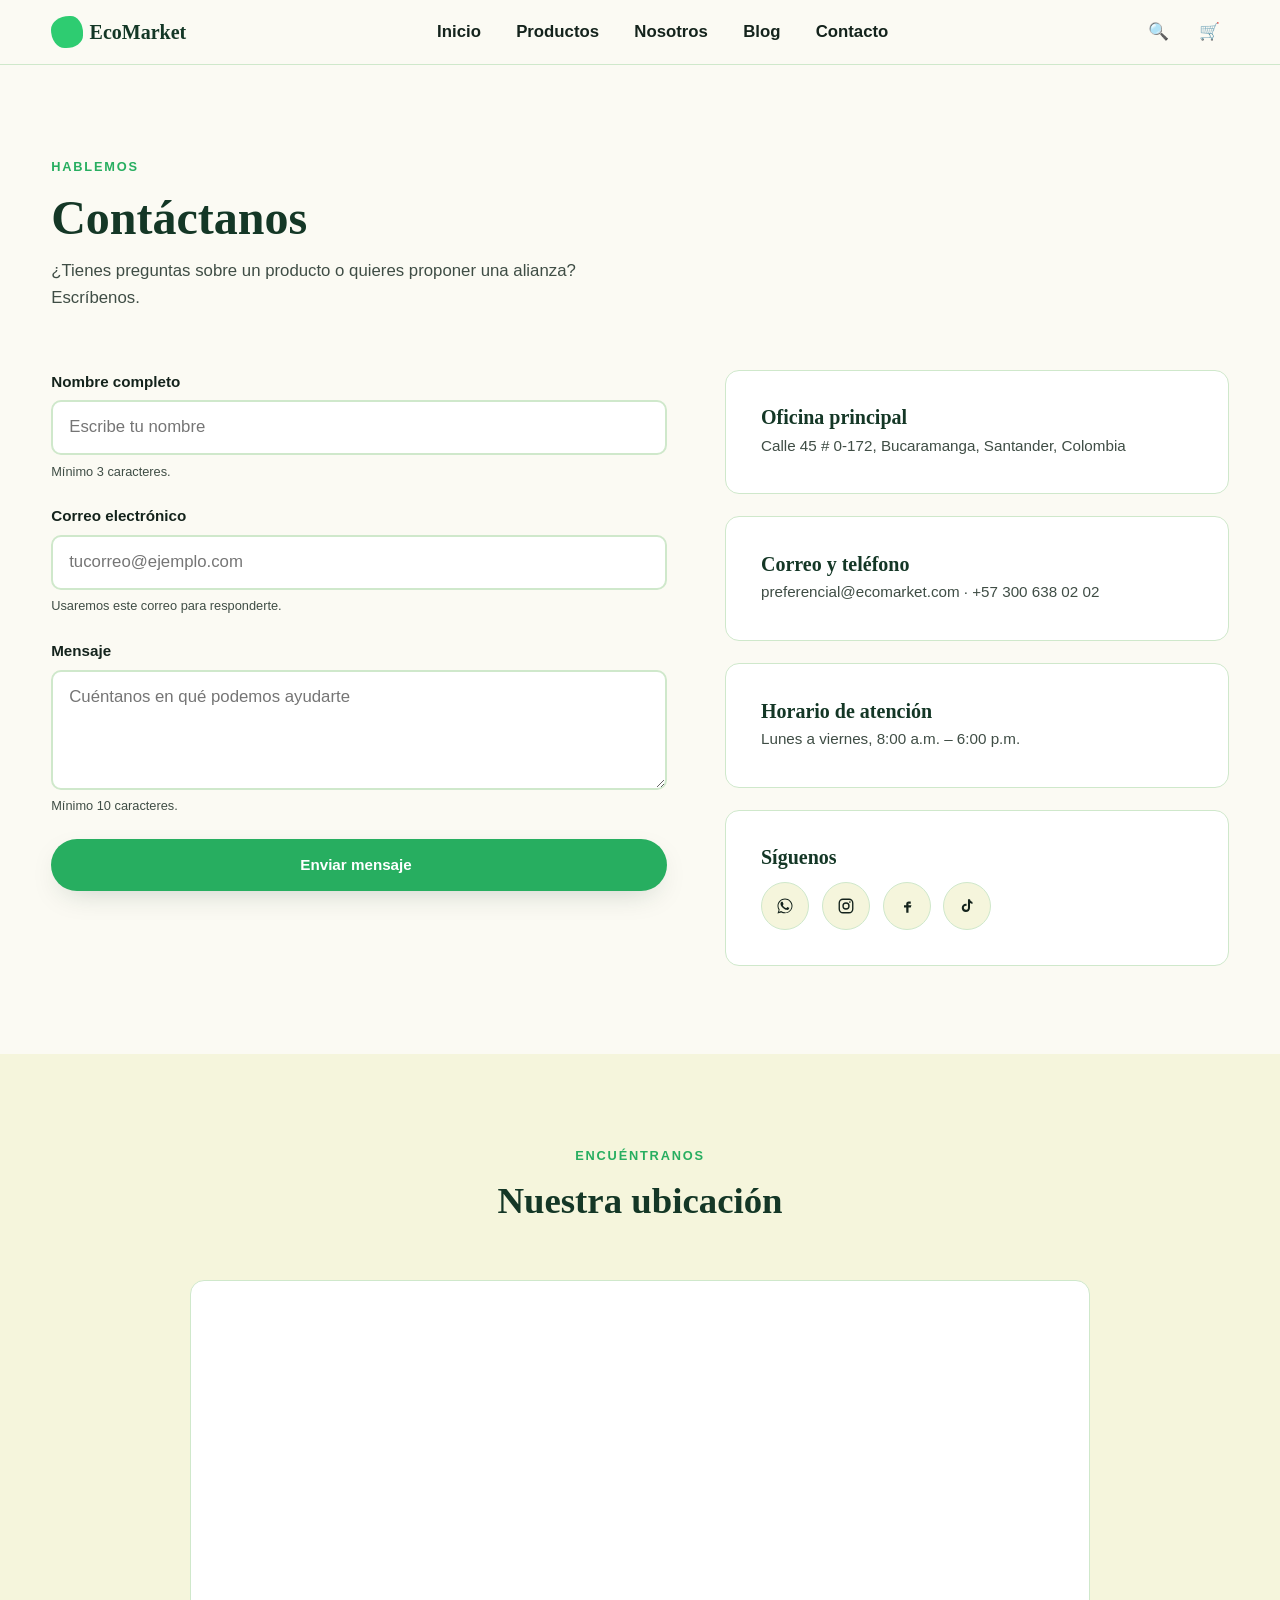
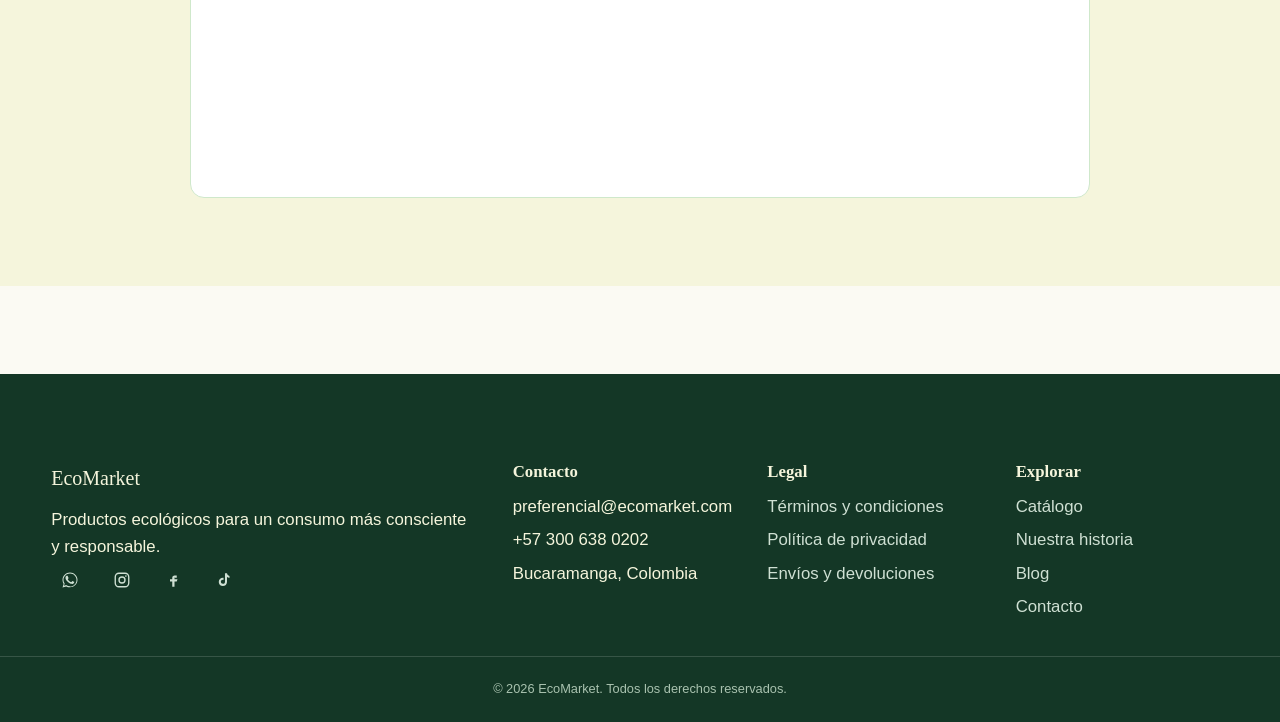
==== commit ff0ce336: "feat: :sparkles: adición navegador blog con 4 vistas" ====
--- a/views/contacto.html
+++ b/views/contacto.html
@@ -31,6 +31,7 @@
           <li><a href="../index.html" class="nav__link">Inicio</a></li>
           <li><a href="productos.html" class="nav__link">Productos</a></li>
           <li><a href="sobre-nosotros.html" class="nav__link">Nosotros</a></li>
+          <li><a href="blog.html" class="nav__link">Blog</a></li>
           <li><a href="contacto.html" class="nav__link">Contacto</a></li>
         </ul>
       </nav>
@@ -172,6 +173,7 @@
         <ul>
           <li><a href="productos.html">Catálogo</a></li>
           <li><a href="sobre-nosotros.html">Nuestra historia</a></li>
+          <li><a href="blog.html">Blog</a></li>
           <li><a href="contacto.html">Contacto</a></li>
         </ul>
       </div>
